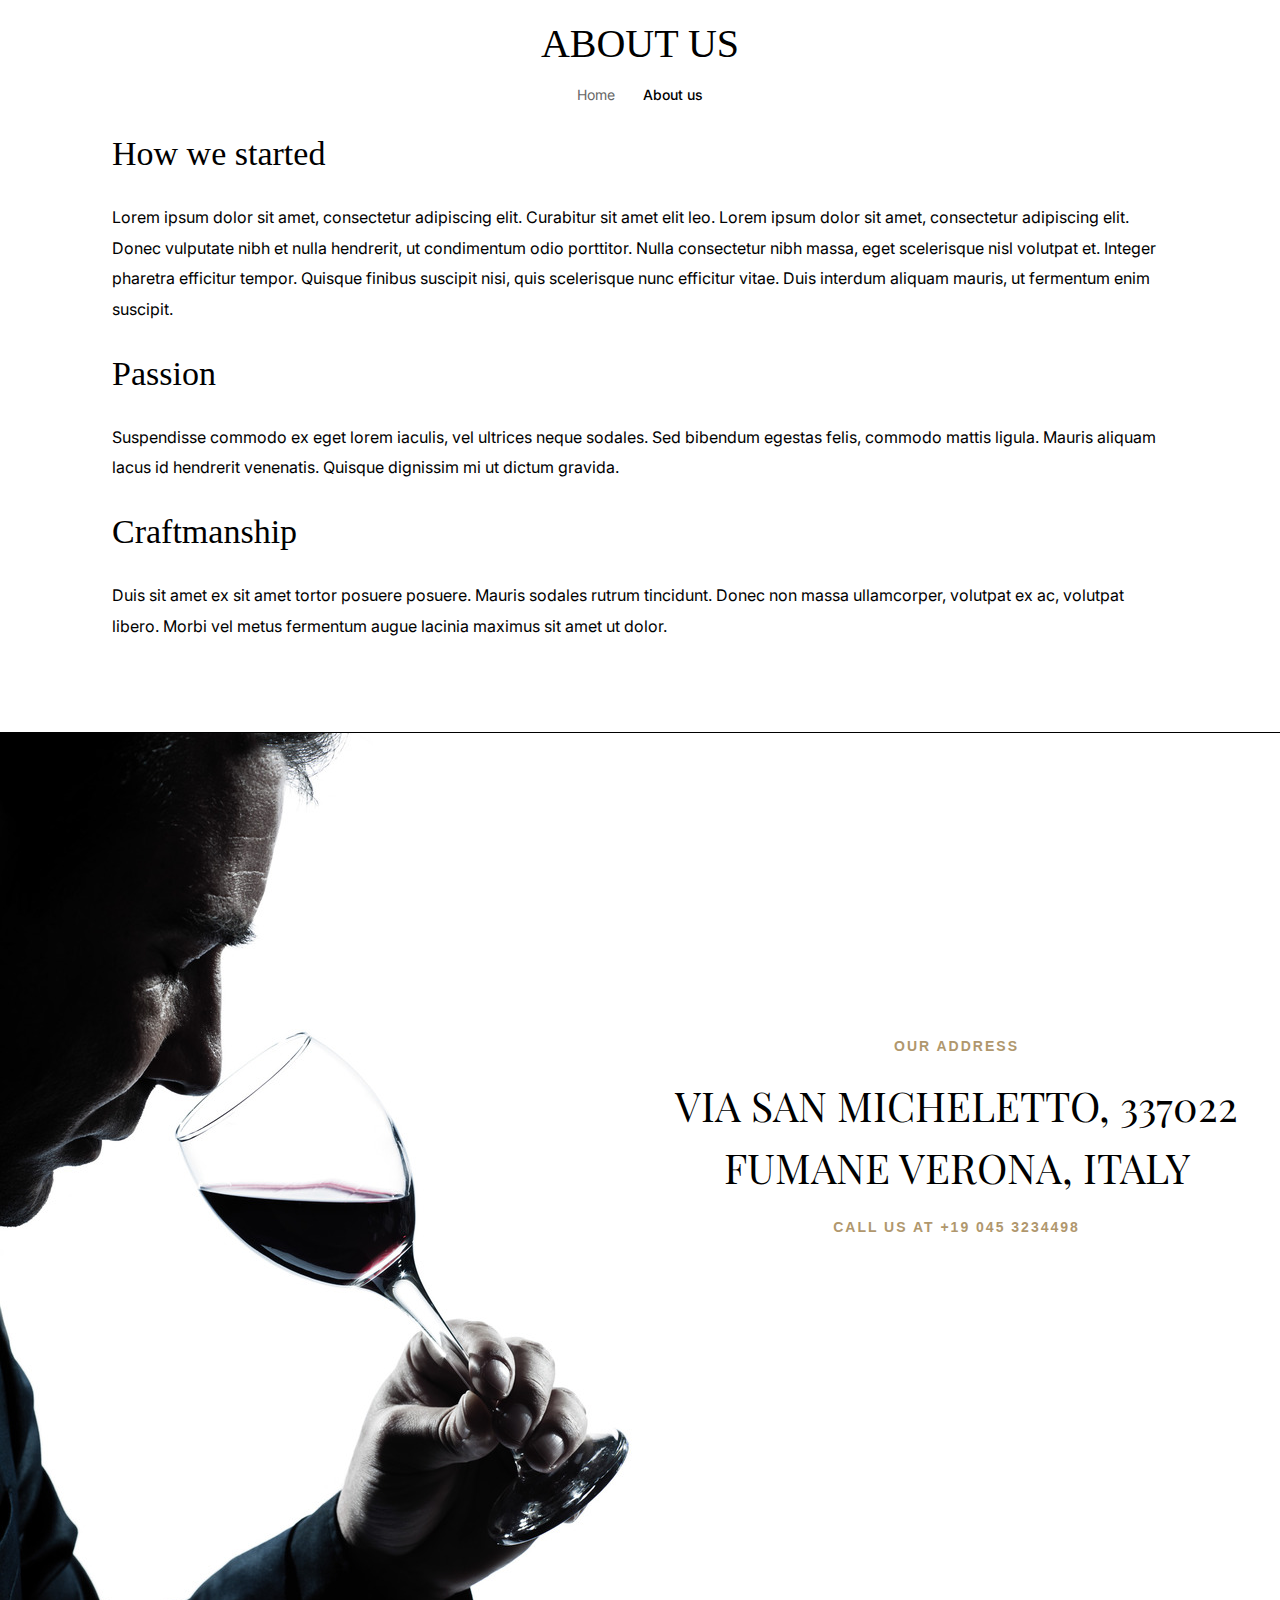
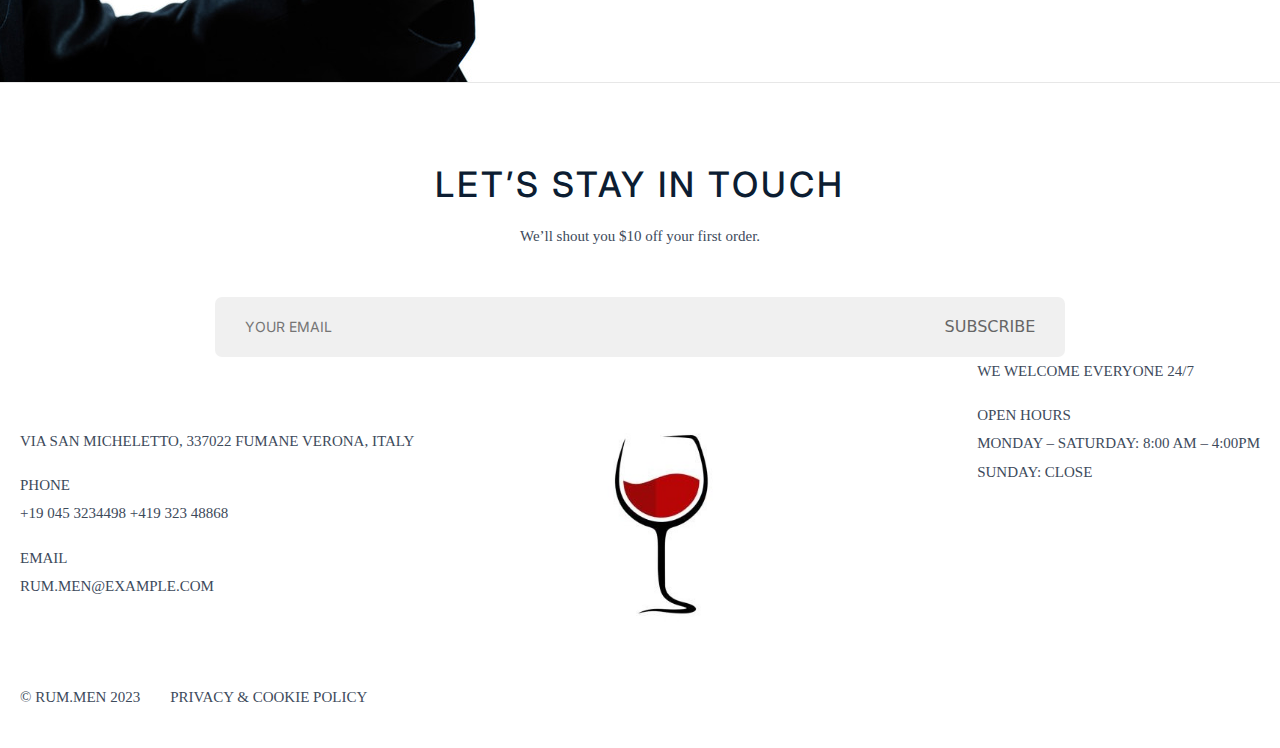
==== about.html @ 9874c17d "shop" ====
<!DOCTYPE html>
<html lang="en">

<head>
    <meta charset="UTF-8" />
    <meta http-equiv="X-UA-Compatible" content="IE=edge" />
    <meta name="viewport" content="width=device-width, initial-scale=1.0" />
    <!-- aos animation link -->
    <link rel="stylesheet" href="assets/css/aos.css">

    <!-- icon link fa -->

    <link rel="stylesheet" href="https://cdnjs.cloudflare.com/ajax/libs/font-awesome/6.3.0/css/all.min.css"
        integrity="sha512-SzlrxWUlpfuzQ+pcUCosxcglQRNAq/DZjVsC0lE40xsADsfeQoEypE+enwcOiGjk/bSuGGKHEyjSoQ1zVisanQ=="
        crossorigin="anonymous" referrerpolicy="no-referrer" />

    <!-- bootstrap link -->

    <link rel="stylesheet" href="assets/css/bootstrap.min.css" />

    <!-- bootstrap icon link -->

    <link rel="stylesheet"
        href="https://cdnjs.cloudflare.com/ajax/libs/bootstrap-icons/1.10.4/font/bootstrap-icons.min.css"
        integrity="sha512-yU7+yXTc4VUanLSjkZq+buQN3afNA4j2ap/mxvdr440P5aW9np9vIr2JMZ2E5DuYeC9bAoH9CuCR7SJlXAa4pg=="
        crossorigin="anonymous" referrerpolicy="no-referrer" />

    <!-- slick link -->

    <!-- <link rel="stylesheet" type="text/css" href="//cdn.jsdelivr.net/npm/slick-carousel@1.8.1/slick/slick.css" /> 
        <link rel="stylesheet" href="assets/slick/slick-theme.css">  -->
    <link rel="stylesheet" href="assets/slick/slick.css">
    <link rel="stylesheet" href="assets/slick/slick-theme.less">

    <!-- our css link-->
    <link rel="stylesheet" href="assets/css/about.css">
    <link rel="stylesheet" href="assets/css/main.css">
    <title>Document</title>
</head>

<body>

    <section class="one">
        <div class="container">
            <p class="main">ABOUT US</p>

            <div class="switch">
                <p class="first">Home</p>
                <i class="fa-solid fa-chevron-right"></i>
                <p class="select">About us</p>
            </div>
        </div>
    </section>

    <section class="two">
        <div class="container">
            <p class="title">How we started</p>
            <p class="about">Lorem ipsum dolor sit amet, consectetur adipiscing elit. Curabitur sit amet elit leo. Lorem
                ipsum dolor sit amet, consectetur adipiscing elit. Donec vulputate nibh et nulla hendrerit, ut
                condimentum odio porttitor. Nulla consectetur nibh massa, eget scelerisque nisl volutpat et. Integer
                pharetra efficitur tempor. Quisque finibus suscipit nisi, quis scelerisque nunc efficitur vitae. Duis
                interdum aliquam mauris, ut fermentum enim suscipit.</p>
            <p class="title">Passion</p>
            <p class="about">Suspendisse commodo ex eget lorem iaculis, vel ultrices neque sodales. Sed bibendum egestas
                felis, commodo mattis ligula. Mauris aliquam lacus id hendrerit venenatis. Quisque dignissim mi ut
                dictum gravida.</p>
            <p class="title">Craftmanship</p>
            <p class="about">Duis sit amet ex sit amet tortor posuere posuere. Mauris sodales rutrum tincidunt. Donec
                non massa ullamcorper, volutpat ex ac, volutpat libero. Morbi vel metus fermentum augue lacinia maximus
                sit amet ut dolor.</p>
        </div>
    </section>

    <section class="three">
        <img src="assets/img/homepage-about-us.jpg" alt="">

        <div class="addres">
            <p class="our">OUR ADDRESS</p>
            <p class="add">VIA SAN MICHELETTO, 337022 FUMANE VERONA, ITALY</p>
            <p class="call">CALL US AT +19 045 3234498</p>
        </div>
</section>

    <footer>
        <p class="line"></p>

        <div class="container">
            <div class="firstpart">
                <p class="title">LET’S STAY IN TOUCH</p>
                <p class="subtitle">We’ll shout you $10 off your first order.</p>

                <div class="but">
                    <input type="email" name="" id="" placeholder="YOUR EMAIL">
                    <button>SUBSCRIBE</button>
                </div>
            </div>
        </div>

        <div class="secondpart">
            <div class="onep">
                <p class="location">VIA SAN MICHELETTO, 337022 FUMANE VERONA, ITALY</p>

                <p class="phone">PHONE</p>
                <p class="number">+19 045 3234498 +419 323 48868</p>

                <p class="email">EMAIL</p>
                <p class="our">RUM.MEN@EXAMPLE.COM</p>
            </div>

            <img src="assets/img/istockphoto-913972948-612x612.jpg" alt="">

            <div class="two">
                <p class="welcome">WE WELCOME EVERYONE 24/7</p>

                <p class="open">OPEN HOURS</p>
                <p class="week">MONDAY – SATURDAY: 8:00 AM – 4:00PM</p>
                <p class="close">SUNDAY: CLOSE</p>

                <ul class="icon m-0">
                    <li>
                        <a href="#">
                            <i class="fa-brands fa-facebook-f"></i>
                        </a>
                    </li>

                    <li class="ico">
                        <a href="#">
                            <i class="fa-brands fa-twitter"></i>
                        </a>
                    </li>

                    <li class="ico">
                        <a href="#">
                            <i class="fa-brands fa-instagram"></i>
                        </a>
                    </li>

                    <li class="ico">
                        <a href="#">
                            <i class="fa-brands fa-youtube"></i>
                        </a>
                    </li>
                </ul>
            </div>
        </div>

        <div class="thirdpart">
            <div class="we">
                <p class="year">© RUM.MEN 2023</p>
                <p class="privacy">PRIVACY & COOKIE POLICY</p>
            </div>

            <img src="https://mafoil-wine.myshopify.com/cdn/shop/files/payment.png?v=1684309968" alt="">
        </div>
    </footer>

    <button id="myBtn"><i class="fa-solid fa-chevron-up"></i></button>

    <!-- aos animation js -->
    <script src="assets/js/aos.js"></script>

    <!-- bootstrap js link -->

    <script src="https://cdn.jsdelivr.net/npm/@popperjs/core@2.11.7/dist/umd/popper.min.js"
        integrity="sha384-zYPOMqeu1DAVkHiLqWBUTcbYfZ8osu1Nd6Z89ify25QV9guujx43ITvfi12/QExE"
        crossorigin="anonymous"></script>
    <script src="https://cdn.jsdelivr.net/npm/bootstrap@5.3.0-alpha3/dist/js/bootstrap.min.js"
        integrity="sha384-Y4oOpwW3duJdCWv5ly8SCFYWqFDsfob/3GkgExXKV4idmbt98QcxXYs9UoXAB7BZ"
        crossorigin="anonymous"></script>

    <!-- jquery link -->

    <script src="assets/js/jquery-3.6.4.min.js"></script>

    <!-- slick link -->

    <script src="assets/slick/slick.min.js"></script>

    <!-- aos animation js -->
    <script>
        AOS.init();
    </script>

    <!-- our js link -->
    <script src="assets/js/script.js"></script>
</body>

</html>
---- assets/css/about.css ----
.one {
  margin-top: 20px;
}
.one .main {
  font-size: 40px;
  font-weight: 500;
  display: flex;
  justify-content: center;
  font-family: Libre Baskerville, serif;
  color: #000;
  line-height: 1.2;
}
.one .switch {
  display: flex;
  justify-content: center;
}
.one .switch .first {
  color: #666;
  font-size: 14px;
  cursor: pointer;
  line-height: 22px;
  font-family: Inter, sans-serif;
  font-weight: 400;
  line-height: 1.5;
}
.one .switch .first:hover {
  color: #bd9855;
}
.one .switch i {
  color: #666;
  font-size: 10px;
  padding-top: 6px;
  margin-left: 14px;
}
.one .switch .select {
  color: #000;
  font-size: 14px;
  cursor: pointer;
  line-height: 22px;
  font-family: Inter, sans-serif;
  font-weight: 500;
  line-height: 1.5;
  padding-left: 14px;
}

.two {
  margin-top: 0 !important;
}
.two .container {
  max-width: 1080px;
}
.two .container .title {
  font-weight: 400;
  font-size: 34px;
  color: #000;
  font-family: "Playfair Display", Arial, Helvetica, sans-serif;
  line-height: 1.916;
  font-family: Libre Baskerville, serif;
}
.two .container .about {
  font-size: 1rem;
  font-weight: 400;
  line-height: 1.916;
  font-family: Inter, sans-serif;
  color: #000;
}

.three {
  display: flex;
  border-top: 1px solid #000;
}
.three img {
  width: 633px;
  height: 949px;
}
.three .addres {
  margin-top: 300px;
}
.three .addres .our {
  font-size: 14px;
  color: #b0976d;
  font-weight: 700;
  letter-spacing: 2px;
  line-height: 1.916;
  font-family: Lato, Arial, Helvetica, sans-serif;
  text-align: center;
}
.three .addres .add {
  font-size: 41px;
  font-family: "Playfair Display";
  text-align: center;
  font-weight: 400;
  color: #000;
}
.three .addres .call {
  color: #b0976d;
  font-weight: 700;
  font-size: 14px;
  text-align: center;
  font-family: Lato, Arial, Helvetica, sans-serif;
  line-height: 1.916;
  letter-spacing: 2px;
}

footer {
  margin-top: 0 !important;
}/*# sourceMappingURL=about.css.map */
---- assets/css/main.css ----
@import url("https://fonts.googleapis.com/css2?family=Caveat&family=Cinzel:wght@600&family=Dancing+Script:wght@400;500&family=Pacifico&family=Playfair+Display:ital,wght@1,400;1,500;1,600&family=Poppins:wght@400;500;600&display=swap");
@import url("https://fonts.googleapis.com/css2?family=Caveat&family=Cinzel:wght@600&family=Dancing+Script:wght@400;500&family=Inter&family=Pacifico&family=Playfair+Display:ital,wght@1,400;1,500;1,600&family=Poppins:wght@400;500;600&display=swap");
@import url("https://fonts.googleapis.com/css2?family=Caveat&family=Cinzel:wght@600&family=Dancing+Script:wght@400;500&family=Inter&family=Pacifico&family=Playfair+Display:ital,wght@1,400;1,500;1,600&family=Poppins:wght@400;500;600&display=swap");
@import url("https://fonts.googleapis.com/css2?family=Caveat&family=Cinzel:wght@600&family=Dancing+Script:wght@400;500&family=Inter&family=Pacifico&family=Playfair+Display:ital,wght@1,400;1,500;1,600&family=Poppins:wght@400;500;600&display=swap");
* {
  margin: 0;
  padding: 0;
  box-sizing: border-box;
}

.container {
  max-width: 1480px;
  margin: auto;
}

.header {
  background-color: white;
}
.header .firsth {
  background-color: #0c1d32;
}
.header .firsth .all {
  display: flex;
  justify-content: space-between;
  align-items: center;
  padding: 10px 0;
}
.header .firsth .all .icons {
  display: flex;
  justify-content: space-between;
}
.header .firsth .all .icons li {
  display: inline;
  cursor: pointer;
}
.header .firsth .all .icons li a {
  text-decoration: none;
}
.header .firsth .all .icons .icon {
  padding-left: 25px;
}
.header .firsth .all .free {
  color: white;
  font-size: 13px;
  padding-left: 8px;
  font-family: Libre Baskerville, serif;
}
.header .firsth .all .selectvalue {
  margin-right: 20px;
}
.header .firsth .all .selectvalue .azn {
  width: 69px;
  margin-right: 10px;
  cursor: pointer;
}
.header .firsth .all .selectvalue .azn button {
  color: white;
  background-color: #0c1d32;
  font-size: 13px;
  border: none;
  font-family: Libre Baskerville, serif;
}
.header .firsth .all .selectvalue .azn button i {
  margin-left: 5px;
}
.header .firsth .all .selectvalue .azn .show i {
  margin-left: 5px;
  transform: rotate(-180deg);
  transition: all 0.2s;
}
.header .firsth .all .selectvalue .azn ul {
  background-color: white;
  box-shadow: 0px 2px 7px 2px #888888;
  border: none;
  border-radius: 0;
  left: -100px !important;
  height: 170px;
}
.header .firsth .all .selectvalue .azn ul li {
  display: flex;
}
.header .firsth .all .selectvalue .azn ul li a {
  color: #000;
  font-weight: 500;
  font-size: 12px;
  padding: 4px 5px;
}
.header .firsth .all .selectvalue .azn ul li img {
  width: 25px;
  -o-object-fit: contain;
     object-fit: contain;
  margin-left: 20px;
}
.header .firsth .all .selectvalue .azn ul li hr {
  margin-left: 20px;
  width: 120px;
  background-color: rgba(149, 147, 147, 0.322);
}
.header .firsth .all .selectvalue .azn ul li:hover a {
  color: #bd9855;
}
.header .firsth .all .selectvalue .azn ul .firstazn {
  padding-left: 45px;
  width: 0;
}
.header .firsth .all .selectvalue .line {
  height: 20px;
  width: 0.7px;
  border-radius: 2px;
  background-color: rgba(255, 255, 255, 0.742);
  margin-top: 5px;
  margin-right: 10px;
}
.header .firsth .all .selectvalue .english {
  width: 100px;
  cursor: pointer;
}
.header .firsth .all .selectvalue .english button {
  color: white;
  background-color: #0c1d32;
  font-size: 13px;
  border: none;
  font-family: Libre Baskerville, serif;
}
.header .firsth .all .selectvalue .english button i {
  margin-left: 5px;
}
.header .firsth .all .selectvalue .english .show i {
  margin-left: 5px;
  transform: rotate(-180deg);
  transition: all 0.2s;
}
.header .firsth .all .selectvalue .english ul {
  background-color: white;
  box-shadow: 0px 2px 7px 2px #888888;
  border: none;
  border-radius: 0;
  height: 95px;
}
.header .firsth .all .selectvalue .english ul li {
  display: flex;
}
.header .firsth .all .selectvalue .english ul li a {
  color: #000;
  font-weight: 500;
  font-size: 12px;
  padding: 4px 20px;
}
.header .firsth .all .selectvalue .english ul li hr {
  margin-left: 20px;
  width: 120px;
  background-color: rgba(149, 147, 147, 0.322) !important;
}
.header .firsth .all .selectvalue .english ul li:hover a {
  color: #bd9855;
}
.header .secondh {
  display: flex;
  align-items: center;
  padding: 25px 0;
}
.header .secondh .searchic {
  display: flex;
}
.header .secondh .searchic i {
  color: #0c1d32;
  cursor: pointer;
  padding-left: 30px;
  font-size: 18px;
  padding-top: 5px;
}
.header .secondh .searchic .find {
  font-family: Inter, sans-serif;
  cursor: pointer;
  font-size: 12px;
  padding-left: 18px;
  padding-bottom: 20px;
}
.header .secondh .searchic:hover i {
  color: #bd9855;
}
.header .secondh .searchic:hover .find {
  color: #bd9855;
}
.header .secondh .searchic .modl {
  right: 520px;
  bottom: 30px;
}
.header .secondh .searchic .modl .mdl {
  height: 100px;
  width: 1600px;
  border-radius: 0;
}
.header .secondh .searchic .modl .mdl .inmodal #search {
  margin-left: 20px;
  margin-top: 30px;
  border: none;
  font-size: 23px;
}
.header .secondh .searchic .modl .mdl .inmodal .iks {
  margin-left: 1200px;
}
.header .secondh .firstsel {
  display: flex;
  margin-left: 230px;
}
.header .secondh .firstsel li {
  display: inline;
  cursor: pointer;
}
.header .secondh .firstsel li a {
  text-decoration: none;
  font-size: 13px;
  color: #0c1d32;
  font-family: Inter, sans-serif;
}
.header .secondh .firstsel li .home {
  color: #bd9855;
}
.header .secondh .firstsel li:hover a {
  color: #bd9855;
}
.header .secondh .firstsel .other {
  margin-left: 50px;
}
.header .secondh img {
  width: 85px;
  margin-left: 100px;
}
.header .secondh .secondsel {
  display: flex;
  margin-left: 50px;
}
.header .secondh .secondsel li {
  display: inline;
  cursor: pointer;
}
.header .secondh .secondsel li a {
  text-decoration: none;
  font-size: 13px;
  color: #0c1d32;
  font-family: Inter, sans-serif;
}
.header .secondh .secondsel li:hover a {
  color: #bd9855;
}
.header .secondh .secondsel .other {
  margin-left: 50px;
}
.header .secondh .main {
  margin-top: 6px;
  margin-left: 300px;
  display: flex;
}
.header .secondh .main .user {
  margin-right: 10px;
}
.header .secondh .main .user i {
  color: #0c1d32;
  cursor: pointer;
  font-size: 20px;
  position: relative;
  text-decoration: none;
}
.header .secondh .main .user:hover i {
  color: #bd9855;
}
.header .secondh .main .heart {
  margin-left: 10px;
  position: relative;
}
.header .secondh .main .heart i {
  color: #0c1d32;
  cursor: pointer;
  font-size: 20px;
  position: absolute;
}
.header .secondh .main .heart sup {
  background-color: #bd9855;
  color: white;
  border-radius: 50%;
  width: 15px;
  height: 15px;
  font-size: 10px;
  padding-top: 7px;
  padding-left: 5px;
  position: absolute;
  margin-top: 15px;
  margin-left: 12px;
}
.header .secondh .main .heart:hover i {
  color: #bd9855;
}
.header .secondh .main .basket {
  margin-left: 40px;
  position: relative;
}
.header .secondh .main .basket i {
  color: #0c1d32;
  cursor: pointer;
  font-size: 20px;
  position: absolute;
}
.header .secondh .main .basket sup {
  background-color: #bd9855;
  color: white;
  border-radius: 50%;
  width: 15px;
  height: 15px;
  font-size: 10px;
  padding-top: 7px;
  padding-left: 5px;
  position: absolute;
  margin-top: 15px;
  margin-left: 16px;
}
.header .secondh .main .basket:hover i {
  color: #bd9855;
}
.header .secondh .main li {
  display: inline;
}
.header .line {
  height: 1px;
  background: #e7e7e7;
}

.one .slider {
  overflow: hidden;
  position: relative;
}
.one .slider .team {
  width: 100%;
  position: relative;
}
.one .slider .team .mainph {
  width: 100%;
}
.one .slider .team .titleph1 {
  position: absolute;
  z-index: 1;
  top: 190px;
  left: 420px;
}
.one .slider .team .titleph1 .subtitle {
  color: #bd9855;
  font-size: 17px;
  font-family: Inter, sans-serif;
  padding-left: 130px;
  letter-spacing: 3px;
}
.one .slider .team .titleph1 .firpart {
  color: #0c1d32;
  font-family: Libre Baskerville, serif;
  font-size: 40px;
  height: 0;
  letter-spacing: 3px;
}
.one .slider .team .titleph1 .secpart {
  color: #0c1d32;
  font-family: Libre Baskerville, serif;
  font-size: 40px;
  padding-top: 37px;
  letter-spacing: 3px;
  padding-left: 185px;
}
.one .slider .team .titleph1 .shbtn {
  width: 187px;
  height: 50px;
  background-color: #0c1d32;
  margin-left: 210px;
  margin-top: 37px;
  display: flex;
}
.one .slider .team .titleph1 .shbtn a {
  justify-content: space-between;
  color: white;
  font-size: 11px;
  font-family: Inter, sans-serif;
  text-decoration: none;
  padding-left: 30px;
  padding-top: 17px;
}
.one .slider .team .titleph1 .shbtn .handwine {
  width: 32px;
  -o-object-fit: contain;
     object-fit: contain;
}
.one .slider .team .titleph1 .shbtn:hover {
  background-color: #bd9855;
}
.one .slider .team .titleph2 {
  position: absolute;
  z-index: 1;
  top: 190px;
  left: 500px;
}
.one .slider .team .titleph2 .subtitle {
  color: #bd9855;
  font-size: 17px;
  font-family: Inter, sans-serif;
  padding-left: 110px;
  letter-spacing: 3px;
}
.one .slider .team .titleph2 .firpart {
  color: #0c1d32;
  font-family: Libre Baskerville, serif;
  font-size: 40px;
  height: 0;
  letter-spacing: 3px;
}
.one .slider .team .titleph2 .secpart {
  color: #0c1d32;
  font-family: Libre Baskerville, serif;
  font-size: 40px;
  padding-top: 37px;
  letter-spacing: 3px;
  padding-left: 70px;
}
.one .slider .team .titleph2 .shbtn {
  width: 187px;
  height: 50px;
  background-color: #0c1d32;
  margin-left: 140px;
  margin-top: 37px;
  display: flex;
}
.one .slider .team .titleph2 .shbtn a {
  justify-content: space-between;
  color: white;
  font-size: 11px;
  font-family: Inter, sans-serif;
  text-decoration: none;
  padding-left: 30px;
  padding-top: 17px;
}
.one .slider .team .titleph2 .shbtn .handwine {
  width: 32px;
  -o-object-fit: contain;
     object-fit: contain;
}
.one .slider .team .titleph2 .shbtn:hover {
  background-color: #bd9855;
}
.one .slider .team .titleph3 {
  position: absolute;
  z-index: 1;
  top: 190px;
  left: 550px;
}
.one .slider .team .titleph3 .subtitle {
  color: #bd9855;
  font-size: 17px;
  font-family: Inter, sans-serif;
  padding-left: 70px;
  letter-spacing: 3px;
}
.one .slider .team .titleph3 .firpart {
  color: #0c1d32;
  font-family: Libre Baskerville, serif;
  font-size: 40px;
  height: 0;
  letter-spacing: 3px;
}
.one .slider .team .titleph3 .secpart {
  color: #0c1d32;
  font-family: Libre Baskerville, serif;
  font-size: 40px;
  padding-top: 37px;
  letter-spacing: 3px;
  padding-left: 110px;
}
.one .slider .team .titleph3 .shbtn {
  width: 187px;
  height: 50px;
  background-color: #0c1d32;
  margin-left: 85px;
  margin-top: 37px;
  display: flex;
}
.one .slider .team .titleph3 .shbtn a {
  justify-content: space-between;
  color: white;
  font-size: 11px;
  font-family: Inter, sans-serif;
  text-decoration: none;
  padding-left: 30px;
  padding-top: 17px;
}
.one .slider .team .titleph3 .shbtn .handwine {
  width: 32px;
  -o-object-fit: contain;
     object-fit: contain;
}
.one .slider .team .titleph3 .shbtn:hover {
  background-color: #bd9855;
}
.one .slider .licons {
  background-color: rgb(211, 211, 211);
  margin-top: 300px;
  margin-left: 50px;
  width: 70px;
  height: 70px;
  border-radius: 50%;
  position: absolute;
  z-index: 1;
  padding-top: 17px;
  padding-left: 22px;
  color: white;
  font-size: 22px;
}
.one .slider .licons .slick-arrow {
  font-size: 20px;
}
.one .slider .ricons {
  background-color: rgb(211, 211, 211);
  right: 50px;
  top: 300px;
  width: 70px;
  height: 70px;
  border-radius: 50%;
  position: absolute;
  z-index: 1;
  padding-top: 17px;
  padding-left: 22px;
  color: white;
  font-size: 22px;
}
.one .slider .ricons .slick-arrow {
  font-size: 20px;
}
.one .slider .ricons:hover,
.one .slider .licons:hover {
  background-color: #bd9855;
  color: white;
}
.one .slider .slick-dots {
  position: absolute;
  bottom: 5px;
  left: 9%;
  bottom: 6%;
  transform: translateX(-50%);
}
.one .slider .slick-dots li {
  display: inline-block;
  list-style: none;
  margin: 0px 5px;
}
.one .slider .slick-dots li button {
  font-size: 0;
  height: 15px;
  width: 15px;
  background: white;
  border-radius: 50%;
  border: none;
  box-shadow: 0px 2px 7px 2px #888888;
}
.one .slider .slick-dots .slick-active button {
  background-color: rgb(184, 219, 223);
  width: 25px;
  border-radius: 10px;
}

.two {
  margin-top: 80px;
}
.two .generalcart {
  display: flex;
  justify-content: space-between;
}
.two .generalcart .cart1 {
  border: 1px solid #dddddd;
  width: 350px;
  height: 160px;
}
.two .generalcart .cart1 .free {
  color: #0c1d32;
  font-size: 20px;
  letter-spacing: 1px;
  font-family: Libre Baskerville, serif;
  font-weight: 500;
  line-height: 1.2;
  padding-top: 50px;
  padding-left: 40px;
}
.two .generalcart .cart1 .store {
  color: #6d7784;
  font-size: 13px;
  font-family: Inter, sans-serif;
  font-weight: 400;
  line-height: 1.5;
  padding-left: 115px;
}
.two .generalcart .cart2 {
  border: 1px solid #dddddd;
  width: 350px;
  height: 160px;
}
.two .generalcart .cart2 .free {
  color: #0c1d32;
  font-size: 20px;
  letter-spacing: 1px;
  font-family: Libre Baskerville, serif;
  font-weight: 500;
  line-height: 1.2;
  padding-top: 50px;
  padding-left: 110px;
}
.two .generalcart .cart2 .store {
  color: #6d7784;
  font-size: 13px;
  font-family: Inter, sans-serif;
  font-weight: 400;
  line-height: 1.5;
  padding-left: 95px;
}
.two .generalcart .cart3 {
  border: 1px solid #dddddd;
  width: 350px;
  height: 160px;
}
.two .generalcart .cart3 .free {
  color: #0c1d32;
  font-size: 20px;
  letter-spacing: 1px;
  font-family: Libre Baskerville, serif;
  font-weight: 500;
  line-height: 1.2;
  padding-top: 50px;
  padding-left: 40px;
}
.two .generalcart .cart3 .store {
  color: #6d7784;
  font-size: 13px;
  font-family: Inter, sans-serif;
  font-weight: 400;
  line-height: 1.5;
  padding-left: 100px;
}
.two .generalcart .cart4 {
  border: 1px solid #dddddd;
  width: 350px;
  height: 160px;
}
.two .generalcart .cart4 .free {
  color: #0c1d32;
  font-size: 20px;
  letter-spacing: 1px;
  font-family: Libre Baskerville, serif;
  font-weight: 500;
  line-height: 1.2;
  padding-top: 50px;
  padding-left: 50px;
}
.two .generalcart .cart4 .store {
  color: #6d7784;
  font-size: 13px;
  font-family: Inter, sans-serif;
  font-weight: 400;
  line-height: 1.5;
  padding-left: 115px;
}

.three {
  margin-top: 90px;
}
.three .rose {
  font-size: 28px;
  line-height: 24px;
  font-weight: 500;
  letter-spacing: 1px;
  color: #0c1d32;
  font-family: Libre Baskerville, serif;
}
.three .generalcart {
  margin-top: 50px;
}
.three .generalcart .card {
  border: none;
}
.three .generalcart .card .photo {
  position: relative;
  height: 321px;
  width: 100%;
  overflow: hidden;
}
.three .generalcart .card .photo img {
  position: absolute;
  background: transparent;
  height: 321px;
  width: 100%;
  -o-object-fit: contain;
     object-fit: contain;
}
.three .generalcart .card .photo .add p {
  opacity: 0;
  background-color: rgb(29, 29, 29);
  color: white;
  position: absolute;
  width: 92%;
  height: 60px;
  bottom: -60px;
  right: 12px;
  margin: 0;
  padding-left: 90px;
  padding-top: 19px;
  font-size: 14px;
  transition: all 0.5s;
}
.three .generalcart .card .photo .add:hover p {
  background-color: #bd9855;
}
.three .generalcart .card .percent {
  background: #fff;
  font-size: 13px;
  color: #000;
  position: absolute;
  font-weight: 500;
  width: 65px;
  height: 25px;
  z-index: 1;
  margin-left: 20px;
  margin-top: 15px;
  padding-left: 15px;
  padding-top: 2px;
}
.three .generalcart .card .heart {
  color: #000;
  background-color: white;
  transition: all 0.5s;
  cursor: pointer;
  position: absolute;
  font-size: 20px;
  top: 15px;
  right: 25px;
  width: 40px;
  height: 40px;
  padding-left: 10px;
  padding-top: 10px;
}
.three .generalcart .card .heart:hover {
  color: white;
  background-color: #bd9855;
}
.three .generalcart .card .arrow {
  color: #000;
  background-color: white;
  transition: all 0.5s;
  cursor: pointer;
  position: absolute;
  font-size: 20px;
  top: 65px;
  right: 25px;
  width: 40px;
  height: 40px;
  padding-left: 10px;
  padding-top: 10px;
}
.three .generalcart .card .arrow:hover {
  color: white;
  background-color: #bd9855;
}
.three .generalcart .card .glass {
  color: #000;
  background-color: white;
  transition: all 0.5s;
  cursor: pointer;
  position: absolute;
  font-size: 20px;
  top: 115px;
  right: 25px;
  width: 40px;
  height: 40px;
  padding-left: 10px;
  padding-top: 10px;
}
.three .generalcart .card .glass:hover {
  color: white;
  background-color: #bd9855;
}
.three .generalcart .card .timer {
  position: absolute;
  display: flex;
  margin-left: 49px;
}
.three .generalcart .card .timer .times {
  width: 45px;
  height: 45px;
  background-color: white;
  margin-top: 260px;
}
.three .generalcart .card .timer .times span {
  font-family: Inter, sans-serif;
  font-size: 14px;
  font-weight: 600;
  padding-left: 7px;
}
.three .generalcart .card .timer .times p {
  font-family: Inter, sans-serif;
  font-size: 14px;
  font-weight: 400;
  color: #6d7784;
  padding-left: 5px;
}
.three .generalcart .card .timer .timesec {
  width: 45px;
  height: 45px;
  background-color: white;
  margin-top: 260px;
  margin-left: 5px;
}
.three .generalcart .card .timer .timesec span {
  font-family: Inter, sans-serif;
  font-size: 14px;
  font-weight: 600;
  padding-left: 15px;
}
.three .generalcart .card .timer .timesec p {
  font-family: Inter, sans-serif;
  font-size: 14px;
  font-weight: 400;
  color: #6d7784;
  padding-left: 5px;
}
.three .generalcart .card:hover .heart {
  display: inline !important;
}
.three .generalcart .card:hover .arrow {
  display: inline !important;
}
.three .generalcart .card:hover .glass {
  display: inline !important;
}
.three .generalcart .card:hover .timer {
  display: none !important;
}
.three .generalcart .card:hover .add p {
  opacity: 1;
  bottom: 0;
}
.three .generalcart .card .firfloor {
  display: flex;
  margin-top: 20px;
  margin-left: 68px;
}
.three .generalcart .card .firfloor .st {
  color: #c6c6c6;
  display: inline;
  cursor: pointer;
  font-size: 8px;
}
.three .generalcart .card .firfloor .reviews {
  color: #666;
  padding-left: 5px;
  padding-top: 5px;
  font-size: 14px;
}
.three .generalcart .card .title {
  cursor: pointer;
  font-size: 18px;
  font-weight: 400;
  padding-left: 53px;
  height: 0;
}
.three .generalcart .card .title:hover {
  color: #bd9855;
}
.three .generalcart .card .title1 {
  cursor: pointer;
  font-size: 18px;
  font-weight: 400;
  padding-left: 78px;
  height: 0;
}
.three .generalcart .card .title1:hover {
  color: #bd9855;
}
.three .generalcart .card .title2 {
  cursor: pointer;
  font-size: 18px;
  font-weight: 400;
  padding-left: 59px;
  height: 0;
}
.three .generalcart .card .title2:hover {
  color: #bd9855;
}
.three .generalcart .card .title3 {
  cursor: pointer;
  font-size: 18px;
  font-weight: 400;
  padding-left: 46px;
  height: 0;
}
.three .generalcart .card .title3:hover {
  color: #bd9855;
}
.three .generalcart .card .title4 {
  cursor: pointer;
  font-size: 18px;
  font-weight: 400;
  padding-left: 69px;
  height: 0;
}
.three .generalcart .card .title4:hover {
  color: #bd9855;
}
.three .generalcart .card .title5 {
  cursor: pointer;
  font-size: 18px;
  font-weight: 400;
  padding-left: 37px;
  height: 0;
}
.three .generalcart .card .title5:hover {
  color: #bd9855;
}
.three .generalcart .card .price {
  color: #bd9855;
  padding-left: 100px;
  padding-top: 10px;
  font-size: 18px;
  font-weight: 500;
}
.three .generalcart .card .diswithpri {
  display: flex;
  align-items: center;
  justify-content: center;
}
.three .generalcart .card .diswithpri .discount {
  height: 0;
  font-size: 15px;
  color: #796b6b;
  text-decoration: line-through;
  padding-bottom: 10px;
  padding-left: 10px;
}
.three .generalcart .card .diswithpri .pricewith {
  color: #bd9855;
  padding-top: 10px;
  font-size: 18px;
  font-weight: 500;
  padding-left: 5px;
}
.three .licons {
  background-color: rgb(211, 211, 211);
  margin-top: 160px;
  left: 10px;
  width: 50px;
  height: 50px;
  border-radius: 50%;
  position: absolute;
  z-index: 1;
  padding-top: 12px;
  padding-left: 15px;
  color: white;
  font-size: 19px;
  transition: all 0.5s;
}
.three .licons .slick-arrow {
  font-size: 20px;
}
.three .ricons {
  background-color: rgb(211, 211, 211);
  right: 10px;
  top: 160px;
  width: 50px;
  height: 50px;
  border-radius: 50%;
  position: absolute;
  z-index: 1;
  padding-top: 12px;
  padding-left: 15px;
  color: white;
  font-size: 19px;
  transition: all 0.5s;
}
.three .ricons .slick-arrow {
  font-size: 20px;
}
.three .ricons:hover,
.three .licons:hover {
  background-color: #bd9855;
  color: white;
}
.three .slick-dots {
  display: none !important;
}

.four {
  margin-top: 45px;
}
.four .banner {
  display: flex;
  justify-content: space-between;
}
.four .banner .onebanner {
  position: relative;
  overflow: hidden;
  width: 710px;
  -o-object-fit: contain;
     object-fit: contain;
}
.four .banner .onebanner img {
  height: auto;
  max-width: 100%;
  transition: 1s all;
  transform: scale(1);
  display: block;
}
.four .banner .onebanner:hover img {
  transform: scale(1.1);
}
.four .banner .onebanner .about {
  position: absolute;
  top: 80px;
  left: 60px;
}
.four .banner .onebanner .about .titleone {
  height: 0;
  font-size: 35px;
  line-height: 45px;
  font-weight: 500;
  letter-spacing: 3px;
  color: #0c1d32;
  font-family: Libre Baskerville, serif;
}
.four .banner .onebanner .about .titletwo {
  padding-top: 28px;
  font-size: 35px;
  line-height: 45px;
  font-weight: 500;
  letter-spacing: 3px;
  color: #0c1d32;
  font-family: Libre Baskerville, serif;
}
.four .banner .onebanner .about .subtitleone {
  height: 0;
  font-size: 14px;
  line-height: 20px;
  font-weight: 400;
  letter-spacing: 1px;
  color: #0c1d32;
  font-family: Libre Baskerville, serif;
}
.four .banner .onebanner .about .subtitletwo {
  margin-top: 20px;
  margin-bottom: 50px;
  font-size: 14px;
  line-height: 20px;
  font-weight: 400;
  letter-spacing: 1px;
  color: #0c1d32;
  font-family: Libre Baskerville, serif;
}
.four .banner .onebanner .about a {
  text-decoration: none;
  font-size: 12px;
  font-weight: 400;
  letter-spacing: 2px;
  color: #0c1d32;
}
.four .banner .onebanner .about .line {
  width: 79px;
  background: #0c1d32;
  height: 1px;
}
.four .banner .onebanner .about .line .secondbanner {
  position: relative;
  overflow: hidden;
  width: 710px;
  -o-object-fit: contain;
     object-fit: contain;
}
.four .banner .onebanner .about .line .secondbanner img {
  height: auto;
  max-width: 100%;
  transition: 1s all;
  transform: scale(1);
  display: block;
}
.four .banner .onebanner .about .line .secondbanner:hover img {
  transform: scale(1.1);
}
.four .banner .onebanner .about .line .secondbanner .about {
  position: absolute;
  top: 80px;
  left: 60px;
}
.four .banner .onebanner .about .line .secondbanner .about .titleone {
  height: 0;
  font-size: 35px;
  line-height: 45px;
  font-weight: 500;
  letter-spacing: 3px;
  color: #0c1d32;
  font-family: Libre Baskerville, serif;
}
.four .banner .onebanner .about .line .secondbanner .about .titletwo {
  padding-top: 28px;
  font-size: 35px;
  line-height: 45px;
  font-weight: 500;
  letter-spacing: 3px;
  color: #0c1d32;
  font-family: Libre Baskerville, serif;
}
.four .banner .onebanner .about .line .secondbanner .about .subtitleone {
  height: 0;
  font-size: 14px;
  line-height: 20px;
  font-weight: 400;
  letter-spacing: 1px;
  color: #0c1d32;
  font-family: Libre Baskerville, serif;
}
.four .banner .onebanner .about .line .secondbanner .about .subtitletwo {
  margin-top: 20px;
  margin-bottom: 50px;
  font-size: 14px;
  line-height: 20px;
  font-weight: 400;
  letter-spacing: 1px;
  color: #0c1d32;
  font-family: Libre Baskerville, serif;
}
.four .banner .onebanner .about .line .secondbanner .about a {
  text-decoration: none;
  font-size: 12px;
  font-weight: 400;
  letter-spacing: 2px;
  color: #0c1d32;
}
.four .banner .onebanner .about .line .secondbanner .about .line {
  width: 79px;
  background: #0c1d32;
  height: 1px;
}
.four .banner .secondbanner {
  position: relative;
  overflow: hidden;
  width: 710px;
  -o-object-fit: contain;
     object-fit: contain;
}
.four .banner .secondbanner img {
  height: auto;
  max-width: 100%;
  transition: 1s all;
  transform: scale(1);
  display: block;
}
.four .banner .secondbanner:hover img {
  transform: scale(1.1);
}
.four .banner .secondbanner .about {
  position: absolute;
  top: 80px;
  left: 60px;
}
.four .banner .secondbanner .about .titleone {
  height: 0;
  font-size: 35px;
  line-height: 45px;
  font-weight: 500;
  letter-spacing: 3px;
  color: #0c1d32;
  font-family: Libre Baskerville, serif;
}
.four .banner .secondbanner .about .titletwo {
  padding-top: 28px;
  font-size: 35px;
  line-height: 45px;
  font-weight: 500;
  letter-spacing: 3px;
  color: #0c1d32;
  font-family: Libre Baskerville, serif;
}
.four .banner .secondbanner .about .subtitleone {
  height: 0;
  font-size: 14px;
  line-height: 20px;
  font-weight: 400;
  letter-spacing: 1px;
  color: #0c1d32;
  font-family: Libre Baskerville, serif;
}
.four .banner .secondbanner .about .subtitletwo {
  margin-top: 20px;
  margin-bottom: 50px;
  font-size: 14px;
  line-height: 20px;
  font-weight: 400;
  letter-spacing: 1px;
  color: #0c1d32;
  font-family: Libre Baskerville, serif;
}
.four .banner .secondbanner .about a {
  text-decoration: none;
  font-size: 12px;
  font-weight: 400;
  letter-spacing: 2px;
  color: #0c1d32;
}
.four .banner .secondbanner .about .line {
  width: 79px;
  background: #0c1d32;
  height: 1px;
  transform: scaleX(1) translateZ(0);
  transform-origin: right;
  transition: transform 0.6s cubic-bezier(0.165, 0.84, 0.44, 1) 0.3s;
}
.four .banner .secondbanner .about a:hover .line {
  transform: scaleX(1.1) translateZ(0);
  z-index: -1;
}

.five {
  margin-top: 50px;
}
.five .line {
  height: 1px;
  background: #e7e7e7;
}
.five .titles {
  margin-top: 80px;
}
.five .titles .titleone {
  font-size: 27px;
  line-height: 50px;
  font-weight: 300;
  letter-spacing: 1px;
  margin: 0px 0px 0px 0px;
  color: #0c1d32;
  text-align: center;
  font-family: Libre Baskerville, serif;
}
.five .titles .titletwo {
  font-size: 27px;
  line-height: 50px;
  font-weight: 300;
  letter-spacing: 1px;
  margin: 0px 0px 0px 0px;
  color: #0c1d32;
  text-align: center;
  font-family: Libre Baskerville, serif;
}
.five .testimonials {
  overflow: hidden;
}
.five .testimonials .testimonial {
  margin-left: 280px;
  margin-top: 50px;
}
.five .testimonials .testimonial .message {
  text-align: center;
  width: 900px;
  font-size: 22px;
  line-height: 34px;
  font-weight: 400;
  color: #3d4a5b;
  margin: 0px 0px 30px 0px;
  font-family: Libre Baskerville, serif;
}
.five .testimonials .testimonial .name {
  height: 0;
  text-align: center;
  padding-right: 270px;
  font-size: 10px;
  line-height: 22px;
  font-weight: 400;
  color: #0c1d32;
  letter-spacing: 4px;
}
.five .testimonials .testimonial .specialty {
  text-align: center;
  padding-right: 270px;
  font-size: 11px;
  line-height: 34px;
  font-weight: 500;
  color: #6d7784;
  letter-spacing: 0px;
  font-family: Libre Baskerville, serif;
}
.five .licons {
  background-color: rgb(211, 211, 211);
  margin-top: 100px;
  left: 10px;
  width: 60px;
  height: 60px;
  border-radius: 50%;
  position: absolute;
  z-index: 1;
  padding-top: 16px;
  padding-left: 19px;
  color: white;
  font-size: 19px;
  transition: all 0.5s;
}
.five .licons .slick-arrow {
  font-size: 20px;
}
.five .ricons {
  background-color: rgb(211, 211, 211);
  right: 10px;
  top: 100px;
  width: 60px;
  height: 60px;
  border-radius: 50%;
  position: absolute;
  z-index: 1;
  padding-top: 16px;
  padding-left: 19px;
  color: white;
  font-size: 19px;
  transition: all 0.5s;
}
.five .ricons .slick-arrow {
  font-size: 20px;
}
.five .ricons:hover,
.five .licons:hover {
  background-color: #bd9855;
  color: white;
}
.five .slick-dots {
  display: none !important;
}

.six {
  margin-top: 60px;
  margin-bottom: 300px;
}
.six .all {
  position: relative;
}
.six .all .main {
  width: 1460px;
  height: 646px;
  -o-object-fit: contain;
     object-fit: contain;
  position: absolute;
}
.six .all .wehave {
  position: absolute;
  right: 360px;
  top: 160px;
}
.six .all .wehave .free {
  display: flex;
  margin-bottom: 20px;
}
.six .all .wehave .free .pict {
  width: 60px;
  -o-object-fit: contain;
     object-fit: contain;
}
.six .all .wehave .free .pict:hover {
  animation: horizontal-shaking 0.7s;
}
@keyframes horizontal-shaking {
  0% {
    transform: translateX(0);
  }
  25% {
    transform: translateX(5px);
  }
  50% {
    transform: translateX(-5px);
  }
  75% {
    transform: translateX(5px);
  }
  100% {
    transform: translateX(0);
  }
}
.six .all .wehave .free .about {
  margin-left: 25px;
}
.six .all .wehave .free .about .title {
  color: #0c1d32;
  font-size: 22px;
  line-height: 22px;
  font-family: Libre Baskerville, serif;
  font-weight: 500;
}
.six .all .wehave .free .about .topic {
  width: 300px;
  color: #3b4757;
  font-size: 16px;
  font-weight: 400;
  line-height: 26px;
  font-family: Libre Baskerville, serif;
}

footer {
  margin-top: 760px;
}
footer .line {
  height: 1px;
  background: #e7e7e7;
}
footer .firstpart .title {
  color: #0c1d32;
  font-size: 35px;
  text-transform: uppercase;
  line-height: 50px;
  letter-spacing: 3px;
  font-family: Inter, sans-serif;
  font-weight: 500;
  display: flex;
  justify-content: center;
  padding-top: 60px;
}
footer .firstpart .subtitle {
  color: #3d4a5b;
  font-size: 15px;
  font-family: Libre Baskerville, serif;
  font-weight: 500;
  display: flex;
  justify-content: center;
}
footer .firstpart .but {
  display: flex;
  justify-content: center;
  height: 60px;
  margin-top: 50px;
}
footer .firstpart .but input {
  width: 700px;
  height: 60px;
  border: none;
  border-radius: 7px 0 0 7px;
  font-family: Inter, sans-serif;
  font-size: 14px;
  line-height: 60px;
  color: #666;
  background: rgba(233, 233, 233, 0.677);
  font-weight: 400;
  padding: 0 30px;
}
footer .firstpart .but button {
  width: 150px;
  height: 60px;
  background-color: rgba(233, 233, 233, 0.677);
  color: #666;
  border: none;
  border-radius: 0 7px 7px 0;
}
footer .firstpart .but button:hover {
  color: #bd9855;
}
footer .secondpart {
  display: flex;
  justify-content: space-between;
}
footer .secondpart .onep {
  margin-top: 70px;
  margin-left: 20px;
}
footer .secondpart .onep .location {
  margin-bottom: 15px;
  font-family: Libre Baskerville, serif;
  color: #3d4a5b;
  line-height: 1.9;
  font-size: 15px;
  font-weight: 400;
}
footer .secondpart .onep .email,
footer .secondpart .onep .phone {
  margin-bottom: 0;
  font-family: Libre Baskerville, serif;
  color: #3d4a5b;
  line-height: 1.9;
  font-size: 15px;
  font-weight: 400;
}
footer .secondpart .onep .our,
footer .secondpart .onep .number {
  font-family: Libre Baskerville, serif;
  color: #3d4a5b;
  line-height: 1.9;
  font-size: 15px;
  font-weight: 400;
}
footer .secondpart img {
  height: 196px;
  margin-top: 70px;
  margin-right: 70px;
}
footer .secondpart .two {
  margin-right: 20px;
}
footer .secondpart .two .welcome {
  margin-bottom: 15px;
  font-family: Libre Baskerville, serif;
  color: #3d4a5b;
  line-height: 1.9;
  font-size: 15px;
  font-weight: 400;
}
footer .secondpart .two .open,
footer .secondpart .two .week,
footer .secondpart .two .close {
  margin-bottom: 0;
  font-family: Libre Baskerville, serif;
  color: #3d4a5b;
  line-height: 1.9;
  font-size: 15px;
  font-weight: 400;
}
footer .secondpart .two .icon {
  display: flex;
  padding-left: 0;
  padding-top: 21px;
}
footer .secondpart .two .icon li {
  display: inline;
  cursor: pointer;
}
footer .secondpart .two .icon li a {
  text-decoration: none;
}
footer .secondpart .two .icon li a i {
  color: #0c1d32;
}
footer .secondpart .two .icon li:hover i {
  color: #bd9855;
}
footer .secondpart .two .icon .ico {
  padding-left: 25px;
}
footer .thirdpart {
  display: flex;
  justify-content: space-between;
  margin-top: 60px;
  margin-bottom: 20px;
}
footer .thirdpart .we {
  display: flex;
  justify-content: space-between;
}
footer .thirdpart .we .year {
  color: #3d4a5b;
  font-family: Libre Baskerville, serif;
  cursor: pointer;
  font-weight: 400;
  line-height: 1.9;
  font-size: 15px;
  margin-left: 20px;
}
footer .thirdpart .we .year:hover {
  color: #bd9855;
}
footer .thirdpart .we .privacy {
  color: #3d4a5b;
  font-family: Libre Baskerville, serif;
  cursor: pointer;
  font-weight: 400;
  line-height: 1.9;
  font-size: 15px;
  padding-left: 30px;
}
footer .thirdpart .we .privacy:hover {
  color: #bd9855;
}
footer .thirdpart img {
  width: 286px;
  -o-object-fit: contain;
     object-fit: contain;
  margin-right: 20px;
  margin-bottom: 10px;
}

#myBtn {
  display: none;
  position: fixed;
  bottom: 20px;
  right: 30px;
  z-index: 99;
  font-size: 16px;
  border: none;
  outline: none;
  background-color: black;
  box-shadow: rgba(0, 0, 0, 0.35) 0px 5px 15px;
  color: white;
  cursor: pointer;
  padding: 10px 15px;
}/*# sourceMappingURL=main.css.map */
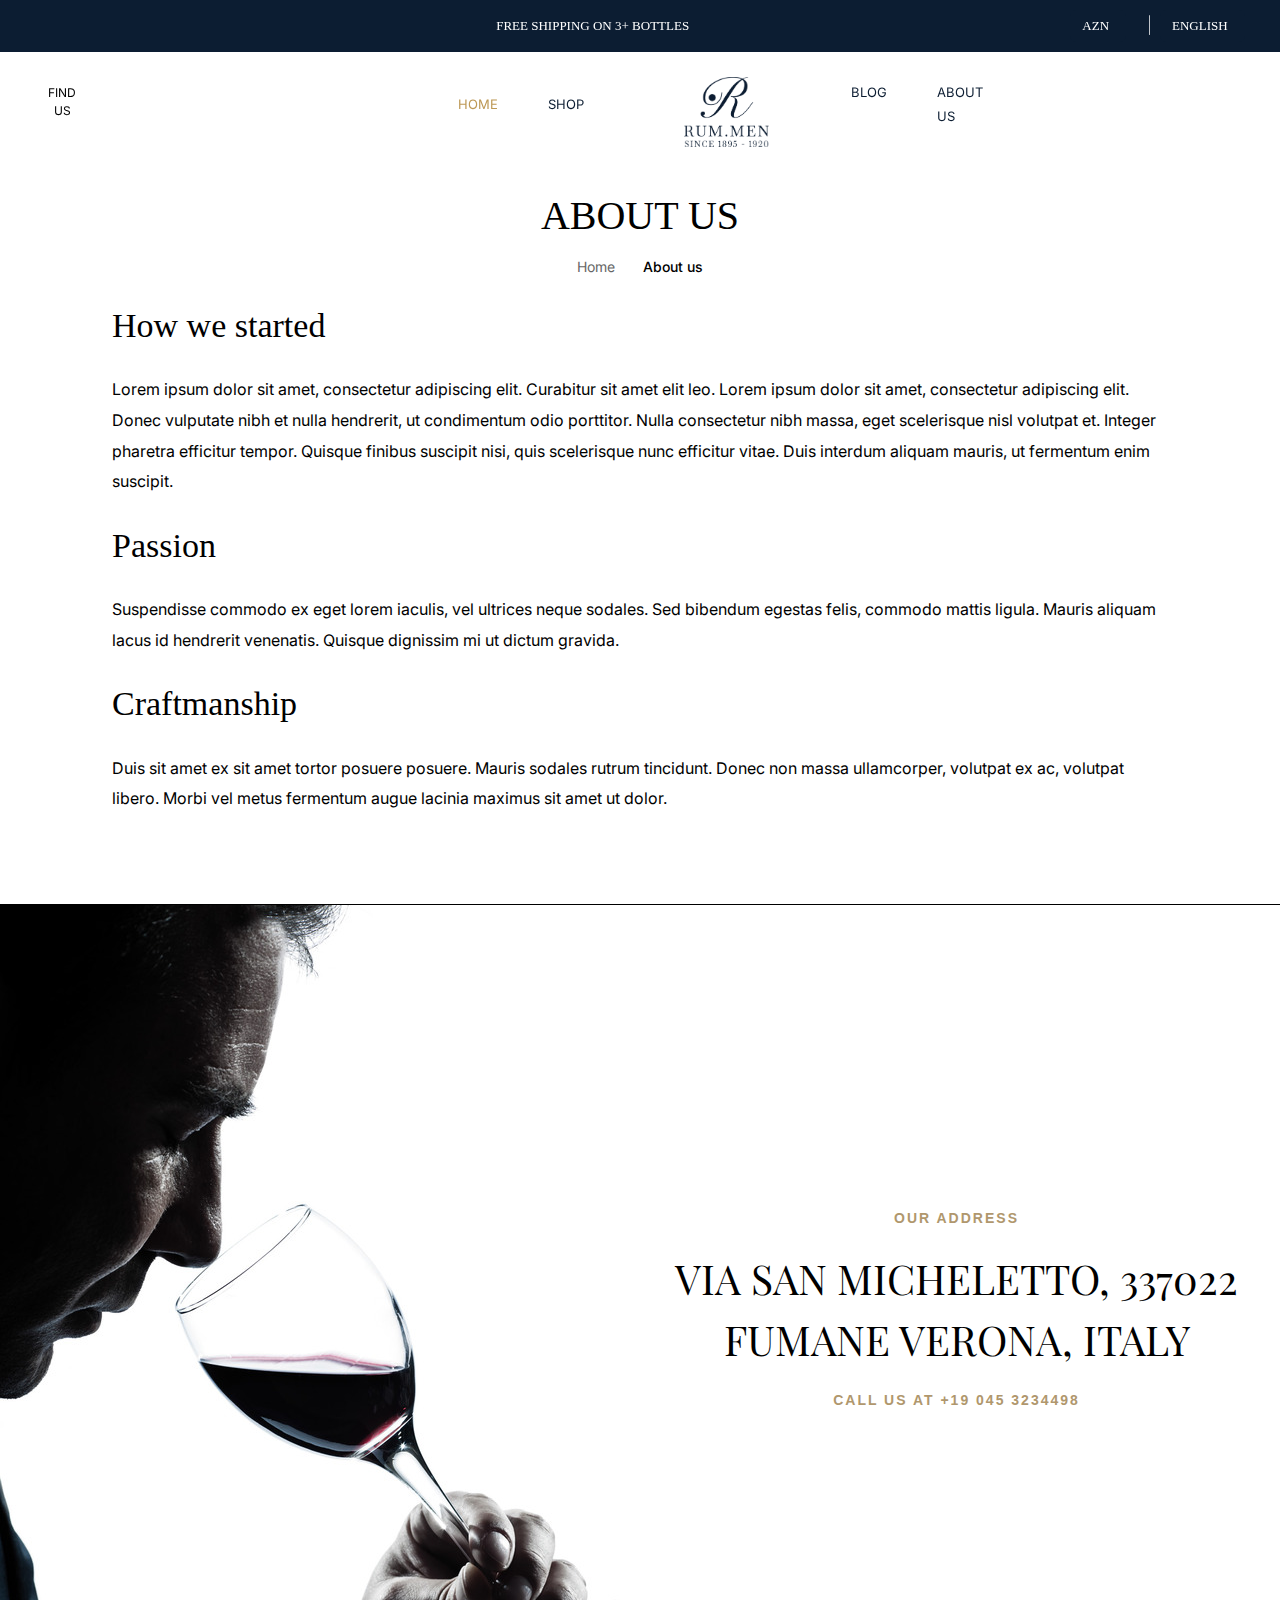
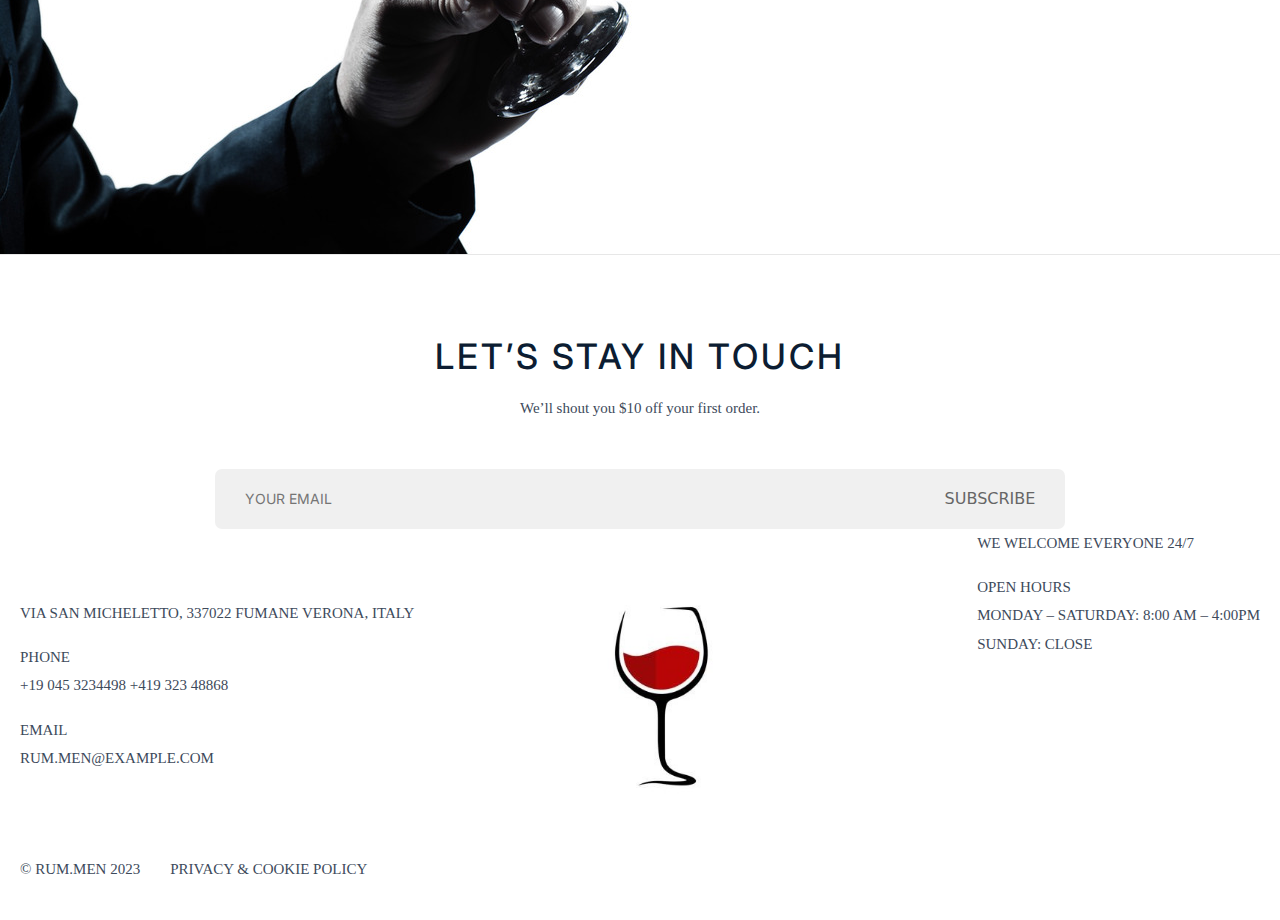
==== commit e07849da: "endend" ====
--- a/about.html
+++ b/about.html
@@ -39,6 +39,134 @@
 </head>
 
 <body>
+
+    <div class="header sticky-top">
+        <nav>
+            <div class="firsth">
+                <div class="all">
+                    <ul class="icons m-0">
+                        <li>
+                            <a href="#">
+                                <i class="fa-brands fa-facebook-f" style="color: #ffffff;"></i>
+                            </a>
+                        </li>
+
+                        <li class="icon">
+                            <a href="#">
+                                <i class="fa-brands fa-twitter" style="color: #ffffff;"></i>
+                            </a>
+                        </li>
+
+                        <li class="icon">
+                            <a href="#">
+                                <i class="fa-brands fa-instagram" style="color: #ffffff;"></i>
+                            </a>
+                        </li>
+
+                        <li class="icon">
+                            <a href="#">
+                                <i class="fa-brands fa-youtube" style="color: #ffffff;"></i>
+                            </a>
+                        </li>
+                    </ul>
+
+                    <p class="free m-0">FREE SHIPPING ON 3+ BOTTLES</p>
+
+                    <div class="selectvalue d-flex">
+                        <div class="azn dropdown">
+                            <button class="btn btn-secondary" type="button" data-bs-toggle="dropdown"
+                                aria-expanded="false">
+                                AZN
+                                <i class="fa-solid fa-angle-down" style="color: white;"></i>
+                            </button>
+                            <ul class="dropdown-menu dropdown-menu-dark">
+                                <li class="firstazn"><a class="dropdown-item" href="#">AZN</a></li>
+                                <li>
+                                    <hr class="dropdown-divider">
+                                </li>
+                                <li class="flag">
+                                    <img src="assets/img/614JLqsvMoL._AC_UF894,1000_QL80_.jpg" alt="">
+                                    <a class="dropdown-item" href="#">EUR</a>
+                                </li>
+                                <li>
+                                    <hr class="dropdown-divider">
+                                </li>
+                                <li class="flag">
+                                    <img src="assets/img/American-Flag-Logo-PNG-Picture.png" alt="">
+                                    <a class="dropdown-item" href="#">USD</a>
+                                </li>
+                                <li>
+                                    <hr class="dropdown-divider">
+                                </li>
+                                <li class="flag">
+                                    <img src="assets/img/20190917170935!Flag_of_the_United_Kingdom.svg" alt="">
+                                    <a class="dropdown-item" href="#">GBP</a>
+                                </li>
+                            </ul>
+                        </div>
+
+                        <div class="line"></div>
+
+                        <div class="english dropdown">
+                            <button class="btn btn-secondary" type="button" data-bs-toggle="dropdown"
+                                aria-expanded="false">
+                                ENGLISH
+                                <i class="fa-solid fa-angle-down" style="color: white;"></i>
+                            </button>
+                            <ul class="dropdown-menu dropdown-menu-dark">
+                                <li><a class="dropdown-item" href="#">ENGLISH</a></li>
+                                <li>
+                                    <hr class="dropdown-divider">
+                                </li>
+                                <li><a class="dropdown-item" href="#">العربية</a></li>
+                            </ul>
+                        </div>
+                    </div>
+                </div>
+            </div>
+
+            <div class="secondh">
+                <div class="searchic">
+                    <i class="fa-solid fa-magnifying-glass"></i>
+
+                    <button type="button" class="find" data-bs-toggle="modal" data-bs-target="#exampleModal">FIND
+                        US</button>
+                </div>
+
+                <ul class="firstsel selec">
+                    <li><a href="#" class="home" data-id="1">HOME</a></li>
+                    <li class="other"><a href="shop.html" data-id="2">SHOP</a></li>
+                </ul>
+
+                <a href="index.html"><img src="assets/img/logo-black.png" alt=""></a>
+
+                <ul class="secondsel selec">
+                    <li><a href="blog.html" data-id="3">BLOG</a></li>
+                    <li class="other"><a href="about.html" data-id="4">ABOUT US</a></li>
+                </ul>
+
+                <ul class="main">
+                    <li>
+                        <a href="sign.html" class="user"><i class="fa-regular fa-user"></i></a>
+                    </li>
+
+                    <li class="heart">
+                        <a href="wishlist.html">
+                            <i class="fa-regular fa-heart"></i>
+                        </a>
+                        <sup>0</sup>
+                    </li>
+
+                    <li class="basket">
+                        <a href="#">
+                            <i class="fa-solid fa-basket-shopping"></i>
+                        </a>
+                        <sup>0</sup>
+                    </li>
+                </ul>
+            </div>
+        </nav>
+    </div>
 
     <section class="one">
         <div class="container">
--- a/assets/css/main.css
+++ b/assets/css/main.css
@@ -15,6 +15,7 @@
 
 .header {
   background-color: white;
+  z-index: 2;
 }
 .header .firsth {
   background-color: #0c1d32;
@@ -167,7 +168,7 @@
   cursor: pointer;
   padding-left: 30px;
   font-size: 18px;
-  padding-top: 5px;
+  padding-bottom: 10px;
 }
 .header .secondh .searchic .find {
   font-family: Inter, sans-serif;
@@ -175,6 +176,9 @@
   font-size: 12px;
   padding-left: 18px;
   padding-bottom: 20px;
+  outline: none;
+  background: transparent;
+  border: none;
 }
 .header .secondh .searchic:hover i {
   color: #bd9855;
@@ -182,27 +186,9 @@
 .header .secondh .searchic:hover .find {
   color: #bd9855;
 }
-.header .secondh .searchic .modl {
-  right: 520px;
-  bottom: 30px;
-}
-.header .secondh .searchic .modl .mdl {
-  height: 100px;
-  width: 1600px;
-  border-radius: 0;
-}
-.header .secondh .searchic .modl .mdl .inmodal #search {
-  margin-left: 20px;
-  margin-top: 30px;
-  border: none;
-  font-size: 23px;
-}
-.header .secondh .searchic .modl .mdl .inmodal .iks {
-  margin-left: 1200px;
-}
 .header .secondh .firstsel {
   display: flex;
-  margin-left: 230px;
+  margin-left: 350px;
 }
 .header .secondh .firstsel li {
   display: inline;
@@ -861,6 +847,8 @@
   font-weight: 400;
   padding-left: 53px;
   height: 0;
+  text-decoration: none;
+  color: #000;
 }
 .three .generalcart .card .title:hover {
   color: #bd9855;
@@ -871,6 +859,8 @@
   font-weight: 400;
   padding-left: 78px;
   height: 0;
+  text-decoration: none;
+  color: #000;
 }
 .three .generalcart .card .title1:hover {
   color: #bd9855;
@@ -881,6 +871,8 @@
   font-weight: 400;
   padding-left: 59px;
   height: 0;
+  text-decoration: none;
+  color: #000;
 }
 .three .generalcart .card .title2:hover {
   color: #bd9855;
@@ -891,6 +883,8 @@
   font-weight: 400;
   padding-left: 46px;
   height: 0;
+  text-decoration: none;
+  color: #000;
 }
 .three .generalcart .card .title3:hover {
   color: #bd9855;
@@ -901,6 +895,8 @@
   font-weight: 400;
   padding-left: 69px;
   height: 0;
+  text-decoration: none;
+  color: #000;
 }
 .three .generalcart .card .title4:hover {
   color: #bd9855;
@@ -911,6 +907,8 @@
   font-weight: 400;
   padding-left: 37px;
   height: 0;
+  text-decoration: none;
+  color: #000;
 }
 .three .generalcart .card .title5:hover {
   color: #bd9855;
@@ -918,7 +916,6 @@
 .three .generalcart .card .price {
   color: #bd9855;
   padding-left: 100px;
-  padding-top: 10px;
   font-size: 18px;
   font-weight: 500;
 }
@@ -932,12 +929,11 @@
   font-size: 15px;
   color: #796b6b;
   text-decoration: line-through;
-  padding-bottom: 10px;
+  padding-bottom: 20px;
   padding-left: 10px;
 }
 .three .generalcart .card .diswithpri .pricewith {
   color: #bd9855;
-  padding-top: 10px;
   font-size: 18px;
   font-weight: 500;
   padding-left: 5px;
@@ -1439,6 +1435,7 @@
   background: rgba(233, 233, 233, 0.677);
   font-weight: 400;
   padding: 0 30px;
+  outline: none;
 }
 footer .firstpart .but button {
   width: 150px;
@@ -1571,6 +1568,321 @@
      object-fit: contain;
   margin-right: 20px;
   margin-bottom: 10px;
+}
+
+#general-start {
+  width: 100%;
+  height: 100%;
+  overflow: auto;
+  z-index: 999;
+  position: fixed;
+  background-color: rgb(0, 0, 0);
+  background-color: rgba(0, 0, 0, 0.4);
+  left: 0;
+  top: 0;
+}
+#general-start .start {
+  background-color: white;
+  width: 500px;
+  height: 420px;
+  padding-left: 20px;
+  padding-right: 20px;
+  padding-top: 30px;
+  position: fixed;
+  top: 200px;
+  right: 500px;
+}
+#general-start .start .slogan {
+  color: #000;
+  font-size: 30px;
+  font-weight: 400;
+  font-family: Libre Baskerville, serif;
+  text-align: center;
+}
+#general-start .start .line {
+  width: 140px;
+  height: 2px;
+  margin-left: 167px;
+  background-color: #000;
+  margin-top: 3px;
+}
+#general-start .start .question {
+  color: #000;
+  font-family: Inter, sans-serif;
+  text-align: center;
+  font-size: 20px;
+  font-weight: 500;
+  padding-top: 20px;
+}
+#general-start .start .notification {
+  color: #888888;
+  font-family: Inter, sans-serif;
+  text-align: center;
+  font-size: 20px;
+  font-weight: 500;
+}
+#general-start .start .button {
+  display: flex;
+  margin-left: 60px;
+  margin-top: 40px;
+}
+#general-start .start .button .over {
+  display: flex;
+  width: 170px;
+  height: 50px;
+  background-color: #000;
+}
+#general-start .start .button .over a {
+  text-decoration: none;
+  color: white;
+  font-size: 17px;
+  padding-left: 35px;
+  padding-top: 13px;
+}
+#general-start .start .button .over:hover {
+  background-color: #bd9855;
+}
+#general-start .start .button .exit {
+  display: flex;
+  width: 170px;
+  height: 50px;
+  background-color: #000;
+  margin-left: 10px;
+}
+#general-start .start .button .exit a {
+  text-decoration: none;
+  color: white;
+  font-size: 17px;
+  padding-left: 68px;
+  padding-top: 13px;
+}
+#general-start .start .button .exit:hover {
+  background-color: #bd9855;
+}
+
+.modl {
+  right: 520px;
+  bottom: 30px;
+}
+.modl .mdl {
+  height: 100px;
+  width: 1600px;
+  border-radius: 0;
+}
+.modl .mdl .inmodal #search {
+  margin-left: 20px;
+  margin-top: 30px;
+  border: none;
+  font-size: 23px;
+}
+.modl .mdl .inmodal .iks {
+  margin-left: 1200px;
+}
+
+.bskm {
+  width: 400px;
+  height: 650px;
+  background-color: white;
+  z-index: 999;
+  top: 120px;
+  right: 30px;
+  position: absolute;
+  display: none;
+}
+.bskm.active-basket {
+  display: block;
+}
+.bskm .prd {
+  margin: 20px;
+  border-bottom: 1px solid #c4c3c3;
+  height: 270px;
+  overflow-y: auto;
+}
+.bskm .prd::-webkit-scrollbar {
+  width: 2px;
+}
+.bskm .prd::-webkit-scrollbar-thumb {
+  background-color: #000;
+}
+.bskm .prd::-webkit-scrollbar-track {
+  background-color: #e3dcdc;
+}
+.bskm .prd .prdone {
+  display: flex;
+  border-bottom: 1px solid #c4c3c3;
+  padding-bottom: 15px;
+  margin-bottom: 15px;
+}
+.bskm .prd .prdone img {
+  width: 100px;
+  height: 130px;
+}
+.bskm .prd .prdone .name {
+  margin-left: 20px;
+}
+.bskm .prd .prdone .name .nm {
+  font-size: 14px;
+  height: 0;
+  font-weight: 500;
+  cursor: pointer;
+}
+.bskm .prd .prdone .name .nm:hover {
+  color: #bd9855;
+}
+.bskm .prd .prdone .name .counts {
+  display: flex;
+}
+.bskm .prd .prdone .name .counts .count {
+  display: flex;
+  border: 1px solid rgb(200, 199, 199);
+  width: 100px;
+  height: 20px;
+  margin-top: 10px;
+}
+.bskm .prd .prdone .name .counts .count h2 {
+  color: #000;
+  margin: 3px 20px;
+  font-size: 12px;
+  font-weight: 500;
+}
+.bskm .prd .prdone .name .counts .count button:nth-child(1) {
+  width: 28px;
+  height: 18px;
+  font-size: 12px;
+  background-color: white;
+  border: none;
+  border-right: 1px solid rgb(200, 199, 199);
+  color: rgb(0, 0, 0);
+}
+.bskm .prd .prdone .name .counts .count button:nth-child(1):hover {
+  background-color: black;
+  color: white;
+  border-radius: 2px;
+  filter: brightness(1.1);
+  transition: all 0.5s;
+}
+.bskm .prd .prdone .name .counts .count button:nth-child(3) {
+  width: 28px;
+  height: 18px;
+  font-size: 12px;
+  background-color: white;
+  border: none;
+  border-left: 1px solid rgb(200, 199, 199);
+  color: #000;
+  border-radius: 2px;
+  filter: brightness(1.1);
+  transition: all 0.5s;
+}
+.bskm .prd .prdone .name .counts .count button:nth-child(3):hover {
+  background-color: black;
+  color: white;
+  border-radius: 2px;
+}
+.bskm .prd .prdone .name .counts .per {
+  padding-left: 7px;
+  padding-top: 7px;
+  font-weight: 500;
+}
+.bskm .prd .prdone .name a {
+  color: #666;
+  font-size: 14px;
+}
+.bskm .prd .prdone .name a:hover {
+  color: red;
+  text-decoration: none;
+}
+.bskm .check {
+  margin: 0 20px;
+}
+.bskm .check .adgif {
+  display: flex;
+}
+.bskm .check .adgif .wrap {
+  color: #888888;
+  font-size: 13px;
+  padding-top: 3px;
+  height: 0;
+}
+.bskm .check .adgif .wrap span {
+  color: #bd9855;
+}
+.bskm .check .adgif .wrap:hover {
+  color: #bd9855;
+}
+.bskm .check .total {
+  display: flex;
+  justify-content: space-between;
+  border-bottom: 1px solid #c4c3c3;
+}
+.bskm .check .total .subt {
+  color: #000;
+  font-weight: 500;
+  font-size: 15px;
+  padding-top: 5px;
+}
+.bskm .check .total .totalpr {
+  font-size: 17px;
+  font-weight: 500;
+  color: #000;
+  padding-top: 5px;
+}
+.bskm .check .radio {
+  margin-top: 20px;
+  display: flex;
+}
+.bskm .check .radio .agree {
+  color: #888888;
+  font-size: 14px;
+  font-weight: 400;
+}
+.bskm .check .radio .term {
+  color: #000;
+  font-weight: 500;
+  font-size: 14px;
+  padding-left: 3px;
+}
+.bskm .check .radio .term:hover {
+  color: #bd9855;
+}
+.bskm .check .checkbt {
+  border: none;
+  cursor: pointer;
+  width: 360px;
+  height: 45px;
+  background-color: #000;
+  margin-top: 17px;
+  padding-top: 10px;
+  padding-left: 135px;
+}
+.bskm .check .checkbt .chc {
+  color: #ffffff;
+  font-family: Inter, sans-serif;
+  text-decoration: none;
+}
+.bskm .check .checkbt:hover {
+  background-color: #bd9855;
+}
+.bskm .check .view {
+  width: 360px;
+  height: 44px;
+  border: 1px solid black;
+  background-color: white;
+  cursor: pointer;
+  margin-top: 26px;
+  padding-left: 135px;
+  padding-top: 8px;
+}
+.bskm .check .view a {
+  color: #000;
+  font-family: Inter, sans-serif;
+  text-decoration: none;
+}
+.bskm .check .view:hover {
+  border-color: #bd9855;
+  background-color: #bd9855;
+}
+.bskm .check .view:hover a {
+  color: white;
 }
 
 #myBtn {
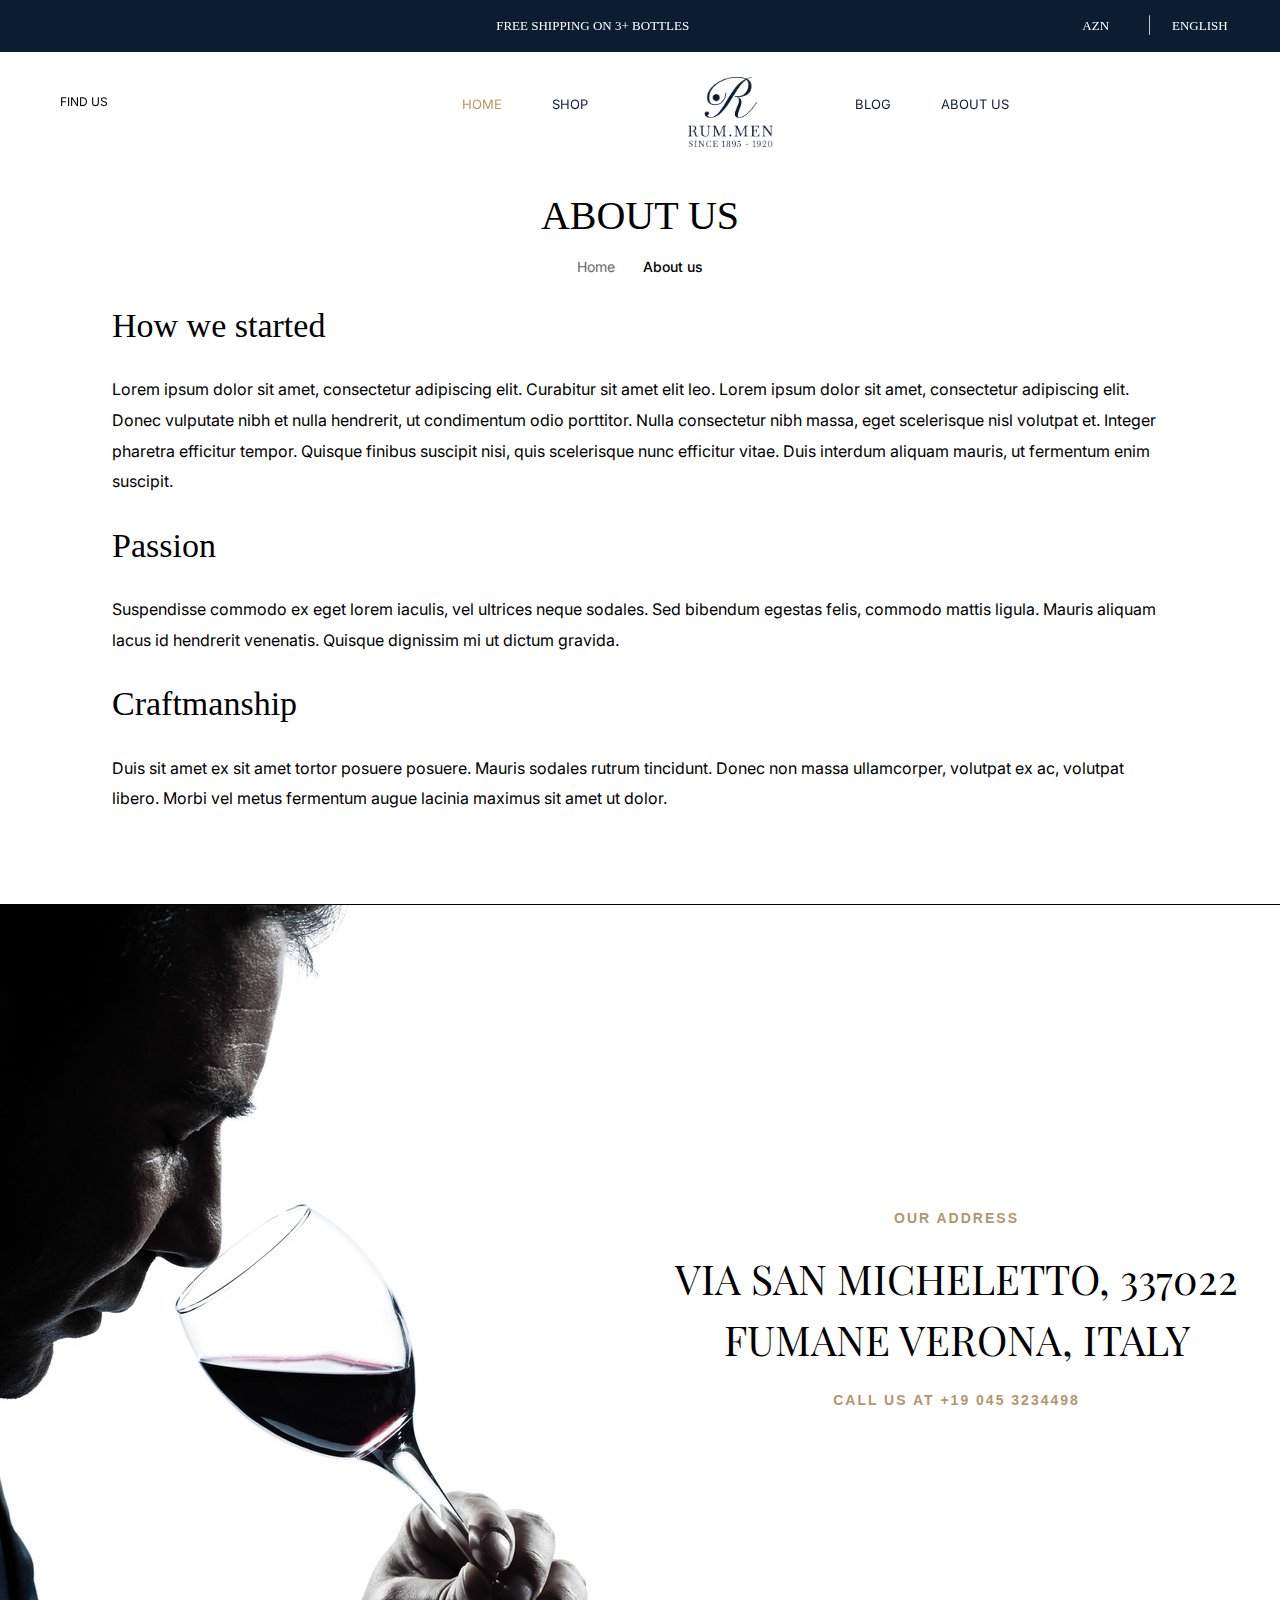
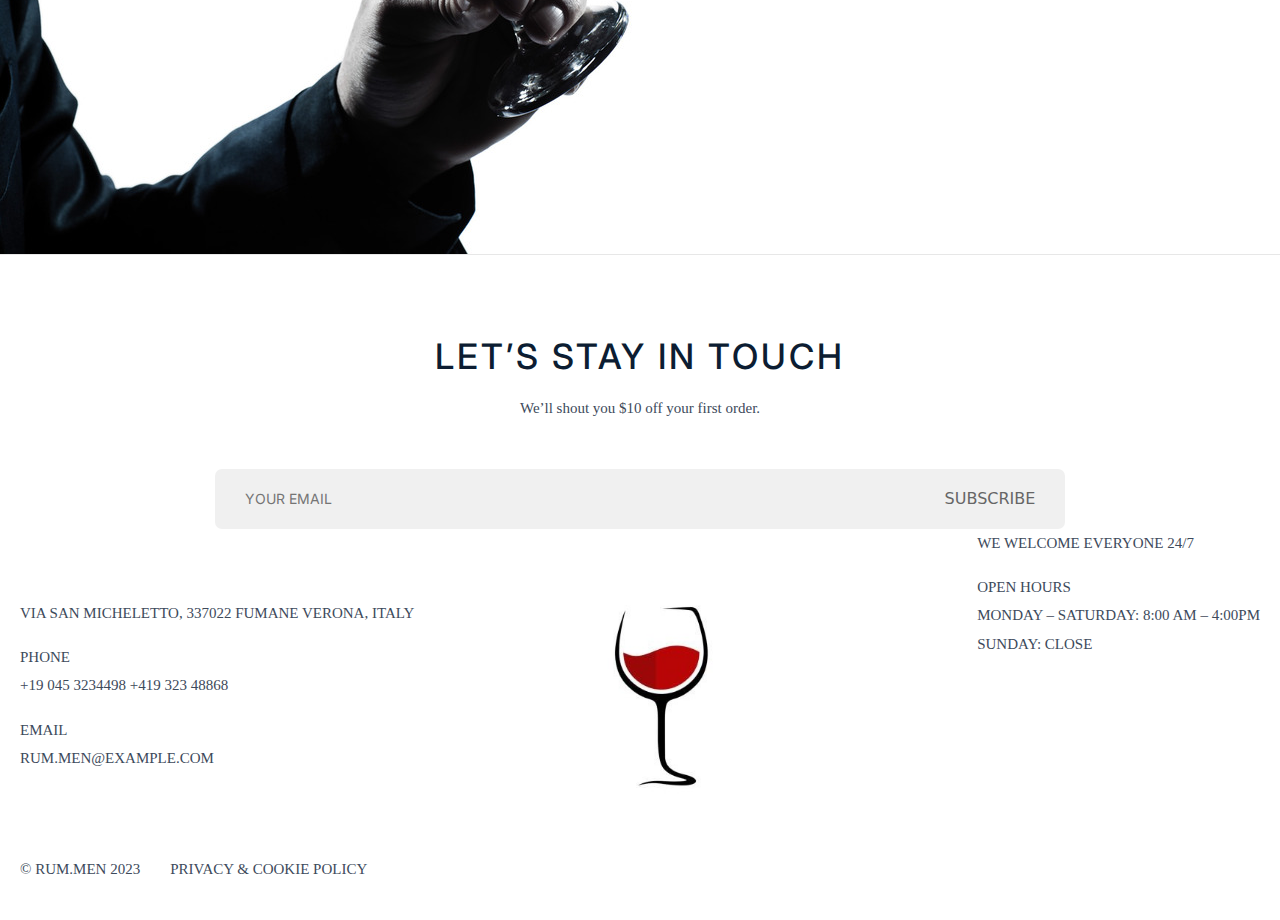
==== commit d663c734: "endd" ====
--- a/about.html
+++ b/about.html
@@ -134,7 +134,7 @@
                 </div>
 
                 <ul class="firstsel selec">
-                    <li><a href="#" class="home" data-id="1">HOME</a></li>
+                    <li><a href="index.html" class="home" data-id="1">HOME</a></li>
                     <li class="other"><a href="shop.html" data-id="2">SHOP</a></li>
                 </ul>
 
@@ -207,7 +207,7 @@
             <p class="add">VIA SAN MICHELETTO, 337022 FUMANE VERONA, ITALY</p>
             <p class="call">CALL US AT +19 045 3234498</p>
         </div>
-</section>
+    </section>
 
     <footer>
         <p class="line"></p>
@@ -281,6 +281,93 @@
             <img src="https://mafoil-wine.myshopify.com/cdn/shop/files/payment.png?v=1684309968" alt="">
         </div>
     </footer>
+
+    <!-- Search modal -->
+    <div class="modal fade" id="exampleModal" tabindex="-1" aria-labelledby="exampleModalLabel" aria-hidden="true">
+        <div class="modal-dialog modl">
+            <div class="modal-content mdl">
+                <div class="inmodal">
+                    <input type="text" id="search" required="required" placeholder="Search..." />
+
+                    <button type="button" class="btn-close iks" data-bs-dismiss="modal" aria-label="Close"></button>
+                </div>
+            </div>
+        </div>
+    </div>
+
+    <!-- basket modal -->
+    <div class="bskm">
+        <div class="prd">
+            <div class="prdone">
+                <img src="assets/img/Image-21_360x.webp" alt="">
+
+                <div class="name">
+                    <p class="nm">WHITE WINE</p>
+
+                    <div class="counts">
+                        <div class="count">
+                            <button onclick="increment()">-</button>
+                            <h2 id="countings"></h2>
+                            <button onclick="decrement()">+</button>
+                        </div>
+
+                        <p class="per">$120.00</p>
+                    </div>
+
+                    <button class="remove">REMOVE</button>
+                </div>
+            </div>
+
+            <div class="prdone">
+                <img src="assets/img/Image-6_360x.webp" alt="">
+
+                <div class="name">
+                    <p class="nm">CHARDONNAY</p>
+
+                    <div class="counts">
+                        <div class="count">
+                            <button onclick="increment()">-</button>
+                            <h2 id="countingtwo"></h2>
+                            <button onclick="decrement()">+</button>
+                        </div>
+
+                        <p class="per">$150.00</p>
+                    </div>
+
+                    <button class="remove">REMOVE</button>
+                </div>
+            </div>
+        </div>
+
+        <div class="check">
+            <div class="adgif">
+                <div class="gift">&#x1F381</div>
+                <p class="wrap">Add gift wrap <span>Only</span></p>
+            </div>
+
+            <div class="total">
+                <p class="subt">SUBTOTAL :</p>
+                <p class="totalpr">$270.00</p>
+            </div>
+
+            <div class="radio">
+                <div class="form-check">
+                    <input class="form-check-input" type="radio" name="flexRadioDefault" id="flexRadioDefault1">
+                </div>
+
+                <p class="agree">I agree with the</p>
+                <a class="term" href="#">terms and conditions</a>
+            </div>
+
+            <div class="checkbt">
+                <a href="check.html" class="chc">CHECK OUT</a>
+            </div>
+
+            <div class="view">
+                <a href="view.html">VIEW CART</a>
+            </div>
+        </div>
+    </div>
 
     <button id="myBtn"><i class="fa-solid fa-chevron-up"></i></button>
 
--- a/assets/css/main.css
+++ b/assets/css/main.css
@@ -179,6 +179,7 @@
   outline: none;
   background: transparent;
   border: none;
+  width: 90px;
 }
 .header .secondh .searchic:hover i {
   color: #bd9855;
@@ -188,7 +189,7 @@
 }
 .header .secondh .firstsel {
   display: flex;
-  margin-left: 350px;
+  margin-left: 310px;
 }
 .header .secondh .firstsel li {
   display: inline;
@@ -232,6 +233,7 @@
 }
 .header .secondh .secondsel .other {
   margin-left: 50px;
+  width: 80px;
 }
 .header .secondh .main {
   margin-top: 6px;
@@ -240,6 +242,7 @@
 }
 .header .secondh .main .user {
   margin-right: 10px;
+  width: 50px;
 }
 .header .secondh .main .user i {
   color: #0c1d32;
@@ -332,7 +335,7 @@
   color: #bd9855;
   font-size: 17px;
   font-family: Inter, sans-serif;
-  padding-left: 130px;
+  text-align: center;
   letter-spacing: 3px;
 }
 .one .slider .team .titleph1 .firpart {
@@ -348,7 +351,7 @@
   font-size: 40px;
   padding-top: 37px;
   letter-spacing: 3px;
-  padding-left: 185px;
+  text-align: center;
 }
 .one .slider .team .titleph1 .shbtn {
   width: 187px;
@@ -385,7 +388,7 @@
   color: #bd9855;
   font-size: 17px;
   font-family: Inter, sans-serif;
-  padding-left: 110px;
+  text-align: center;
   letter-spacing: 3px;
 }
 .one .slider .team .titleph2 .firpart {
@@ -401,7 +404,7 @@
   font-size: 40px;
   padding-top: 37px;
   letter-spacing: 3px;
-  padding-left: 70px;
+  text-align: center;
 }
 .one .slider .team .titleph2 .shbtn {
   width: 187px;
@@ -438,7 +441,7 @@
   color: #bd9855;
   font-size: 17px;
   font-family: Inter, sans-serif;
-  padding-left: 70px;
+  text-align: center;
   letter-spacing: 3px;
 }
 .one .slider .team .titleph3 .firpart {
@@ -454,7 +457,7 @@
   font-size: 40px;
   padding-top: 37px;
   letter-spacing: 3px;
-  padding-left: 110px;
+  text-align: center;
 }
 .one .slider .team .titleph3 .shbtn {
   width: 187px;
@@ -728,6 +731,24 @@
   color: white;
   background-color: #bd9855;
 }
+.three .generalcart .card .active {
+  color: red;
+  background-color: white;
+  transition: all 0.5s;
+  cursor: pointer;
+  position: absolute;
+  font-size: 20px;
+  top: 15px;
+  right: 25px;
+  width: 40px;
+  height: 40px;
+  padding-left: 10px;
+  padding-top: 10px;
+}
+.three .generalcart .card .active:hover {
+  color: white;
+  background-color: #bd9855;
+}
 .three .generalcart .card .arrow {
   color: #000;
   background-color: white;
@@ -841,76 +862,18 @@
   padding-top: 5px;
   font-size: 14px;
 }
-.three .generalcart .card .title {
+.three .generalcart .card .titl {
+  text-align: center;
+}
+.three .generalcart .card .titl .title {
   cursor: pointer;
   font-size: 18px;
   font-weight: 400;
-  padding-left: 53px;
-  height: 0;
+  height: 30px;
   text-decoration: none;
   color: #000;
 }
-.three .generalcart .card .title:hover {
-  color: #bd9855;
-}
-.three .generalcart .card .title1 {
-  cursor: pointer;
-  font-size: 18px;
-  font-weight: 400;
-  padding-left: 78px;
-  height: 0;
-  text-decoration: none;
-  color: #000;
-}
-.three .generalcart .card .title1:hover {
-  color: #bd9855;
-}
-.three .generalcart .card .title2 {
-  cursor: pointer;
-  font-size: 18px;
-  font-weight: 400;
-  padding-left: 59px;
-  height: 0;
-  text-decoration: none;
-  color: #000;
-}
-.three .generalcart .card .title2:hover {
-  color: #bd9855;
-}
-.three .generalcart .card .title3 {
-  cursor: pointer;
-  font-size: 18px;
-  font-weight: 400;
-  padding-left: 46px;
-  height: 0;
-  text-decoration: none;
-  color: #000;
-}
-.three .generalcart .card .title3:hover {
-  color: #bd9855;
-}
-.three .generalcart .card .title4 {
-  cursor: pointer;
-  font-size: 18px;
-  font-weight: 400;
-  padding-left: 69px;
-  height: 0;
-  text-decoration: none;
-  color: #000;
-}
-.three .generalcart .card .title4:hover {
-  color: #bd9855;
-}
-.three .generalcart .card .title5 {
-  cursor: pointer;
-  font-size: 18px;
-  font-weight: 400;
-  padding-left: 37px;
-  height: 0;
-  text-decoration: none;
-  color: #000;
-}
-.three .generalcart .card .title5:hover {
+.three .generalcart .card .titl .title:hover {
   color: #bd9855;
 }
 .three .generalcart .card .price {
@@ -1674,6 +1637,7 @@
   margin-top: 30px;
   border: none;
   font-size: 23px;
+  outline: none;
 }
 .modl .mdl .inmodal .iks {
   margin-left: 1200px;
@@ -1783,13 +1747,14 @@
   padding-top: 7px;
   font-weight: 500;
 }
-.bskm .prd .prdone .name a {
+.bskm .prd .prdone .name .remove {
   color: #666;
   font-size: 14px;
-}
-.bskm .prd .prdone .name a:hover {
+  background-color: white;
+  border: none;
+}
+.bskm .prd .prdone .name .remove:hover {
   color: red;
-  text-decoration: none;
 }
 .bskm .check {
   margin: 0 20px;
